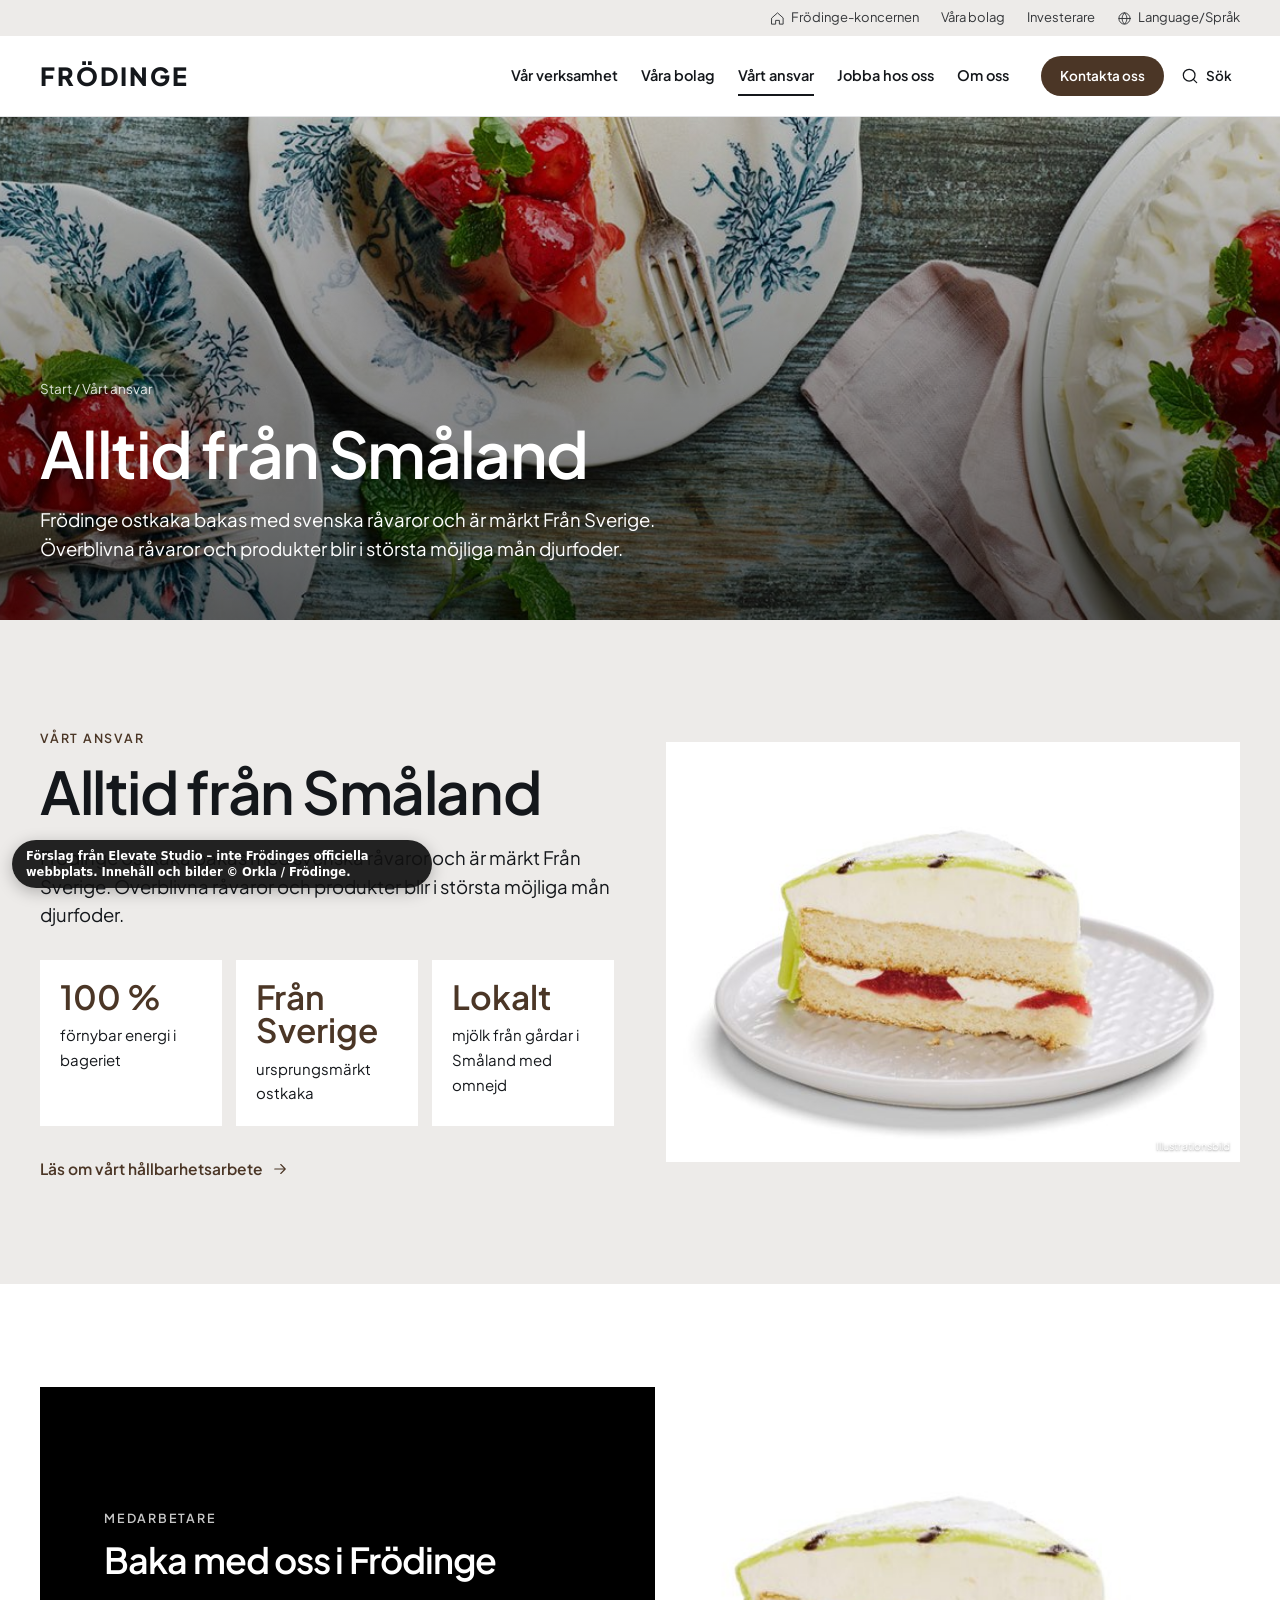
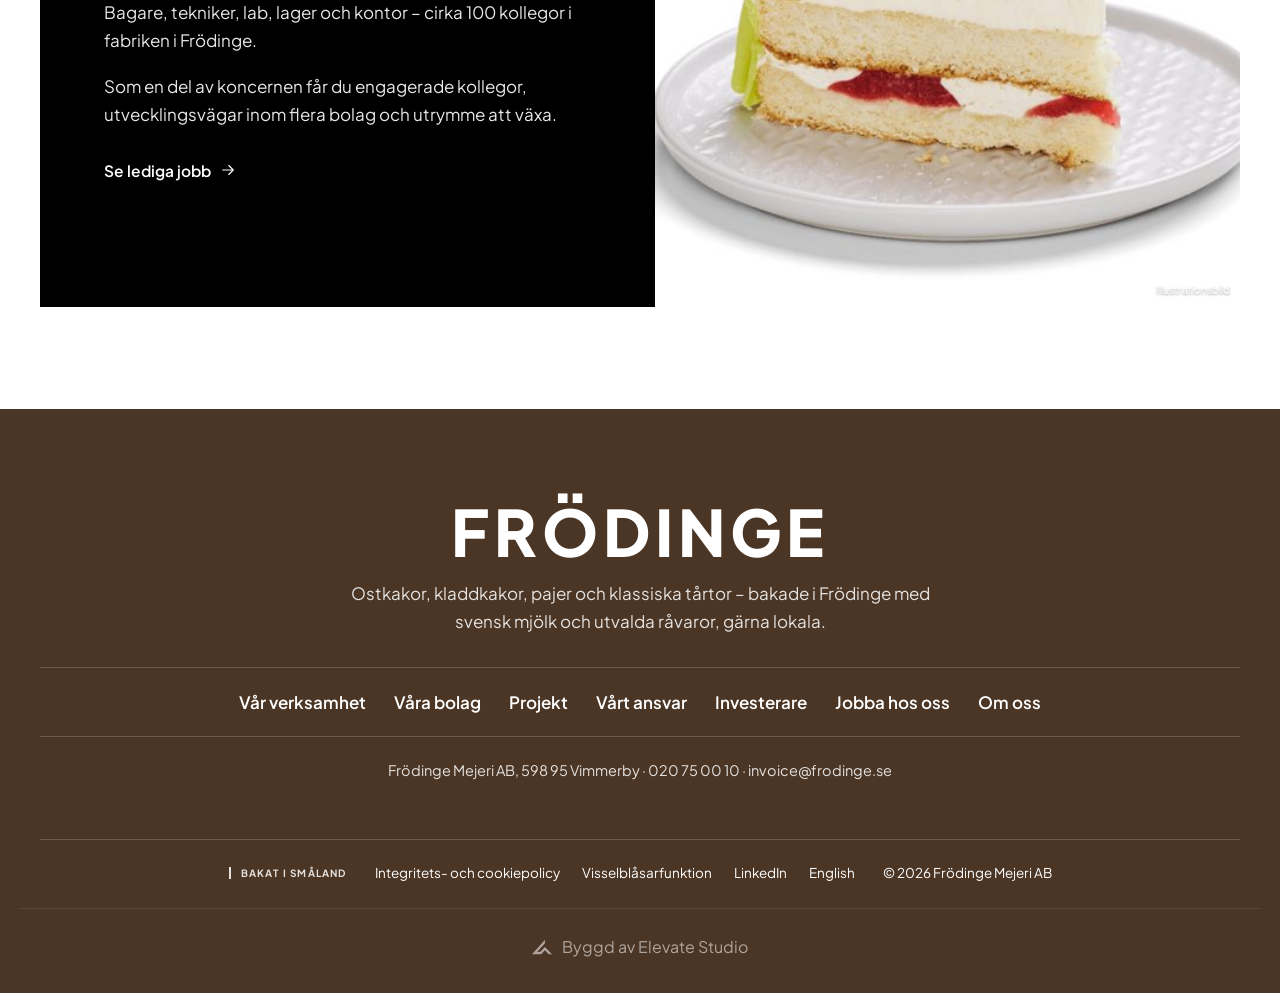
==== hallbarhet.html @ fe9596f0 "Bygg om sajten med koncern-agenten Co-Authored-By: Claude Opus 5.5 <noreply@anthropic.com> Claude-Se" ====
<!doctype html>
<html lang="sv" id="top">
<head>
<meta charset="utf-8">
<meta name="viewport" content="width=device-width,initial-scale=1,viewport-fit=cover">
<title>Vårt ansvar | Frödinge Mejeri AB</title>
<meta name="description" content="Vårt ansvar – Frödinge Mejeri AB.">
<meta name="theme-color" content="#4b3626"><meta name="robots" content="noindex, nofollow">
<meta property="og:title" content="Vårt ansvar | Frödinge Mejeri AB"><meta property="og:description" content="Vårt ansvar – Frödinge Mejeri AB."><meta property="og:image" content="img/fr10.jpg">
<link rel="preconnect" href="https://fonts.googleapis.com"><link rel="preconnect" href="https://fonts.gstatic.com" crossorigin><link rel="stylesheet" href="https://fonts.googleapis.com/css2?family=Plus+Jakarta+Sans:wght@400;500;600;700&display=swap">
<link rel="stylesheet" href="assets/tokens.css?v=592a718e">
<link rel="stylesheet" href="assets/bas.css?v=f351c1c4">
<link rel="icon" href="assets/favicon.svg" type="image/svg+xml">
</head>
<body data-hero="helskarm" data-header="ljus" data-meny="inline" data-ruta="mork" data-kort="overlay" data-knapp="fylld" data-projekt="karusell" data-nyheter="lista" data-sidhero="bild" data-motiv="inget" data-herotext="hoger" data-rubrik="standard" data-kursiv="0">
<div class="demo-rad" role="note">Förslag från Elevate Studio – inte Frödinges officiella webbplats. Innehåll och bilder © Orkla / Frödinge.</div><a class="skip" href="#main">Hoppa till innehållet</a>
<div class="topprad"><div class="wrap"><a href="index.html"><svg class="ik" viewBox="0 0 24 24" fill="none" stroke="currentColor" stroke-width="1.5" stroke-linecap="round" stroke-linejoin="round" aria-hidden="true"><path d="M3 11 12 3l9 8v10h-6v-6H9v6H3z"/></svg><span>Frödinge-koncernen</span></a><a class="t-dold" href="bolag.html">Våra bolag</a><a class="t-dold" href="investerare.html">Investerare</a><a href="#" lang="en"><svg class="ik" viewBox="0 0 24 24" fill="none" stroke="currentColor" stroke-width="1.5" stroke-linecap="round" stroke-linejoin="round" aria-hidden="true"><circle cx="12" cy="12" r="9"/><path d="M3 12h18M12 3c2.5 2.5 3.8 5.5 3.8 9s-1.3 6.5-3.8 9c-2.5-2.5-3.8-5.5-3.8-9S9.5 5.5 12 3z"/></svg><span>Language/Språk</span></a></div></div><header class="head" id="head">
  <div class="wrap">
    <a class="logga" href="index.html" aria-label="Frödinge Mejeri AB, till startsidan"><span class="ord">Frödinge</span><span class="tag">Bakat i Småland</span></a>
    <nav class="nav" aria-label="Huvudmeny"><a href="verksamhet.html">Vår verksamhet</a><a href="bolag.html">Våra bolag</a><a href="hallbarhet.html" aria-current=page>Vårt ansvar</a><a href="karriar.html">Jobba hos oss</a><a href="om-oss.html">Om oss</a></nav>
    <div class="head-verktyg">
      <a class="knapp knapp-primar head-kontakt" href="om-oss.html#kontakt">Kontakta oss</a>
      <a class="sok" href="#" aria-label="Sök"><svg class="ik" viewBox="0 0 24 24" fill="none" stroke="currentColor" stroke-width="1.5" stroke-linecap="round" stroke-linejoin="round" aria-hidden="true"><circle cx="11" cy="11" r="7"/><path d="m20 20-4-4"/></svg><span>Sök</span></a>
      <button class="meny-knapp" id="menyKnapp" type="button" aria-expanded="false" aria-controls="meny" aria-label="Öppna menyn"><span class="ord">Meny</span><span class="streck"><i></i><i></i><i></i></span></button>
    </div>
  </div>
  <nav class="meny" id="meny" aria-label="Meny" hidden>
    <div class="wrap">
      <ul class="meny-huvud"><li><a href="verksamhet.html">Vår verksamhet</a></li><li><a href="bolag.html">Våra bolag</a></li><li><a href="projekt.html">Projekt</a></li><li><a href="hallbarhet.html">Vårt ansvar</a></li><li><a href="investerare.html">Investerare</a></li><li><a href="karriar.html">Jobba hos oss</a></li><li><a href="om-oss.html">Om oss</a></li></ul>
      <div><h4>Våra bolag</h4><ul><li><a href="bolag.html#bolag-0">Frödinge</a></li><li><a href="bolag.html#bolag-1">Frödinge Foodservice</a></li><li><a href="bolag.html#bolag-2">Ostkakeboden</a></li></ul></div>
      <div><h4>Genvägar</h4><ul><li><a href="investerare.html#rapporter">Rapporter</a></li><li><a href="om-oss.html#press">Nyheter och press</a></li><li><a href="karriar.html#jobb">Lediga jobb</a></li><li><a href="om-oss.html#kontakt">Kontakta oss</a></li></ul></div>
    </div>
  </nav>
</header>
<main id="main">
<section class="sidhero" aria-labelledby="h1"><div class="bild-fyll"><img src="img/fr08.jpg" srcset="img/fr08-s.jpg 700w, img/fr08.jpg 1600w" sizes="100vw" alt="Tårta från Frödinge" fetchpriority=high decoding="async"></div>
  <div class="wrap"><nav class="brodsmula" aria-label="Brödsmulor"><a href="index.html">Start</a> / <span aria-current="page">Vårt ansvar</span></nav><h1 id="h1">Alltid från Småland</h1><p class="ingress">Frödinge ostkaka bakas med svenska råvaror och är märkt Från Sverige. Överblivna råvaror och produkter blir i största möjliga mån djurfoder.</p></div></section><section class="sek pa-ton" aria-labelledby="hb-h"><div class="wrap hb">
  <div class="reveal"><span class="etikett">Vårt ansvar</span><h2 id="hb-h" class="hb-stor">Alltid från Småland</h2><p class="ingress" style="margin-top:22px">Frödinge ostkaka bakas med svenska råvaror och är märkt Från Sverige. Överblivna råvaror och produkter blir i största möjliga mån djurfoder.</p><ul class="mal"><li><b>100 %</b><span>förnybar energi i bageriet</span></li><li><b>Från Sverige</b><span>ursprungsmärkt ostkaka</span></li><li><b>Lokalt</b><span>mjölk från gårdar i Småland med omnejd</span></li></ul>
  <div class="knappar"><a class="textlank" href="hallbarhet.html"><span>Läs om vårt hållbarhetsarbete</span><svg class="pil" viewBox="0 0 24 24" fill="none" stroke="currentColor" stroke-width="1.5" stroke-linecap="round" stroke-linejoin="round" aria-hidden="true"><path d="M5 12h14M13 6l6 6-6 6"/></svg></a></div></div>
  <div class="hb-bild reveal"><div class="bild-fyll"><img src="img/fr15.jpg" srcset="img/fr15-s.jpg 700w, img/fr15.jpg 1600w" sizes="(min-width:960px) 50vw, 100vw" alt="Prinsesstårta i genomskärning" loading=lazy decoding="async"></div><span class="figtext">Illustrationsbild</span></div></div></section><section class="sek " aria-labelledby="pa-h"><div class="wrap">
  <div class="panel omvand reveal"><div class="panel-bild"><div class="bild-fyll"><img src="img/fr15.jpg" srcset="img/fr15-s.jpg 700w, img/fr15.jpg 1600w" sizes="(min-width:960px) 50vw, 100vw" alt="Prinsesstårta i genomskärning" loading=lazy decoding="async"></div><span class="figtext">Illustrationsbild</span></div>
  <div class="panel-text"><span class="etikett">Medarbetare</span><h2 id="pa-h">Baka med oss i Frödinge</h2><p>Bagare, tekniker, lab, lager och kontor – cirka 100 kollegor i fabriken i Frödinge.</p><p>Som en del av koncernen får du engagerade kollegor, utvecklingsvägar inom flera bolag och utrymme att växa.</p>
  <div class="knappar"><a class="textlank" href="karriar.html"><span>Se lediga jobb</span><svg class="pil" viewBox="0 0 24 24" fill="none" stroke="currentColor" stroke-width="1.5" stroke-linecap="round" stroke-linejoin="round" aria-hidden="true"><path d="M5 12h14M13 6l6 6-6 6"/></svg></a></div></div></div></div></section>
</main>
<footer class="fot fot-centrerad">
  <div class="wrap">
    <p class="fot-namn">Frödinge</p><p class="fot-mitt-text">Ostkakor, kladdkakor, pajer och klassiska tårtor – bakade i Frödinge med svensk mjölk och utvalda råvaror, gärna lokala.</p>
    <nav class="fot-mitt-nav" aria-label="Sidfot"><a href="verksamhet.html">Vår verksamhet</a><a href="bolag.html">Våra bolag</a><a href="projekt.html">Projekt</a><a href="hallbarhet.html">Vårt ansvar</a><a href="investerare.html">Investerare</a><a href="karriar.html">Jobba hos oss</a><a href="om-oss.html">Om oss</a></nav>
    <p class="fot-mitt-kontakt">Frödinge Mejeri AB, 598 95 Vimmerby · <a href="tel:020750010">020 75 00 10</a> · <a href="mailto:invoice@frodinge.se">invoice@frodinge.se</a></p>
    
    <div class="fot-slut"><span class="fot-tag">Bakat i Småland</span><nav aria-label="Juridiskt"><a href="#">Integritets- och cookiepolicy</a><a href="#">Visselblåsarfunktion</a><a href="#">LinkedIn</a><a href="#" lang=en>English</a></nav><span>© <span data-year>2026</span> Frödinge Mejeri AB</span></div>
  </div>
<!-- elevate-credit -->
<style>.elevate-credit{max-width:1240px;margin:24px auto 0;padding:20px 16px 0;border-top:1px solid rgba(128,128,128,.25);display:flex;justify-content:center;box-sizing:border-box}.elevate-credit a{display:inline-flex;align-items:center;gap:10px;padding:8px 0;font:inherit;font-size:15px;line-height:1;color:inherit;opacity:.55;text-decoration:none;transition:opacity .2s}.elevate-credit a:hover,.elevate-credit a:focus-visible{opacity:1}.elevate-credit svg{width:20px;height:20px;flex:none;display:block}@media(min-width:1024px){.elevate-credit a{font-size:16px}}</style>
<div class="elevate-credit"><a href="https://elevatestudio.nu" target="_blank" rel="noopener"><svg viewBox="0 0 1884.3 1353.9" aria-hidden="true"><path d="M0.0 1353.9 L1218.7 0.0 L1218.7 329.1 L479.7 1136.4 L786.7 1132.4 L1215.5 687.4 L1884.3 1349.9 L1590.1 1349.9 L1218.6 994.7 L865.4 1349.9Z" fill="currentColor"/></svg>Byggd av Elevate Studio</a></div>
</footer>
<script src="assets/sajt.js?v=88ffd835" defer></script>
</body>
</html>
---- assets/tokens.css ----
:root{--font-r:"Plus Jakarta Sans", system-ui, sans-serif;--font-t:"Plus Jakarta Sans", system-ui, sans-serif;--font-logo:"Plus Jakarta Sans", system-ui, sans-serif;--w-r:600;--tr-r:-0.025em;--tt-r:none;--skala-r:1.0;--t-text:17px;--w-siffra:600;--w-logo:800;--tr-logo:0.08em;--tt-logo:uppercase;--tt-nav:none;--tr-nav:0;--tt-btn:none;--tr-btn:0;--c-p:#4b3626;--c-p2:#37271c;--c-p-ink:#ffffff;--c-p-text:#4b3626;--c-a:#c8102e;--c-a-ink:#ffffff;--c-ton:#edebe9;--c-ton2:#d7d3cf;--c-bg:#ffffff;--c-yta:#f3f2f1;--c-ink:#14171b;--c-rubrik:#14171b;--c-mut:#5d6168;--c-line:#e3e4e6;--c-etikett:#4b3626;--c-siffra:#4b3626;--c-dark:#000000;--c-dark-ink:#ffffff;--c-knapp:#4b3626;--c-knapp2:#37271c;--c-knapp-ink:#ffffff;--c-ruta:#000000;--c-ruta-ink:#ffffff;--c-ruta-hover:#0f0f0f;--c-panel:#000000;--c-panel-ink:#ffffff;--c-topp:#edebe9;--c-topp-ink:#14171b;--c-head:#ffffff;--c-head-ink:#14171b;--c-head-fast:#ffffff;--c-head-fast-ink:#14171b;--c-meny:#4b3626;--c-meny-ink:#ffffff;--c-split:#4b3626;--c-split-ink:#ffffff;--c-statement:#ffffff;--c-band:#8a7c72;--c-band2:#c8102e;--c-fot:#4b3626;--c-fot-ink:#ffffff;--c-fot-linje:rgba(255,255,255,.18);--c-fot-knapp:#ffffff;--c-fot-knapp-ink:#14171b;--r-btn:999px;--r-card:0px;--r-img:0px;--r-hero:0px;--maxw:1360px;--head-h:80px}
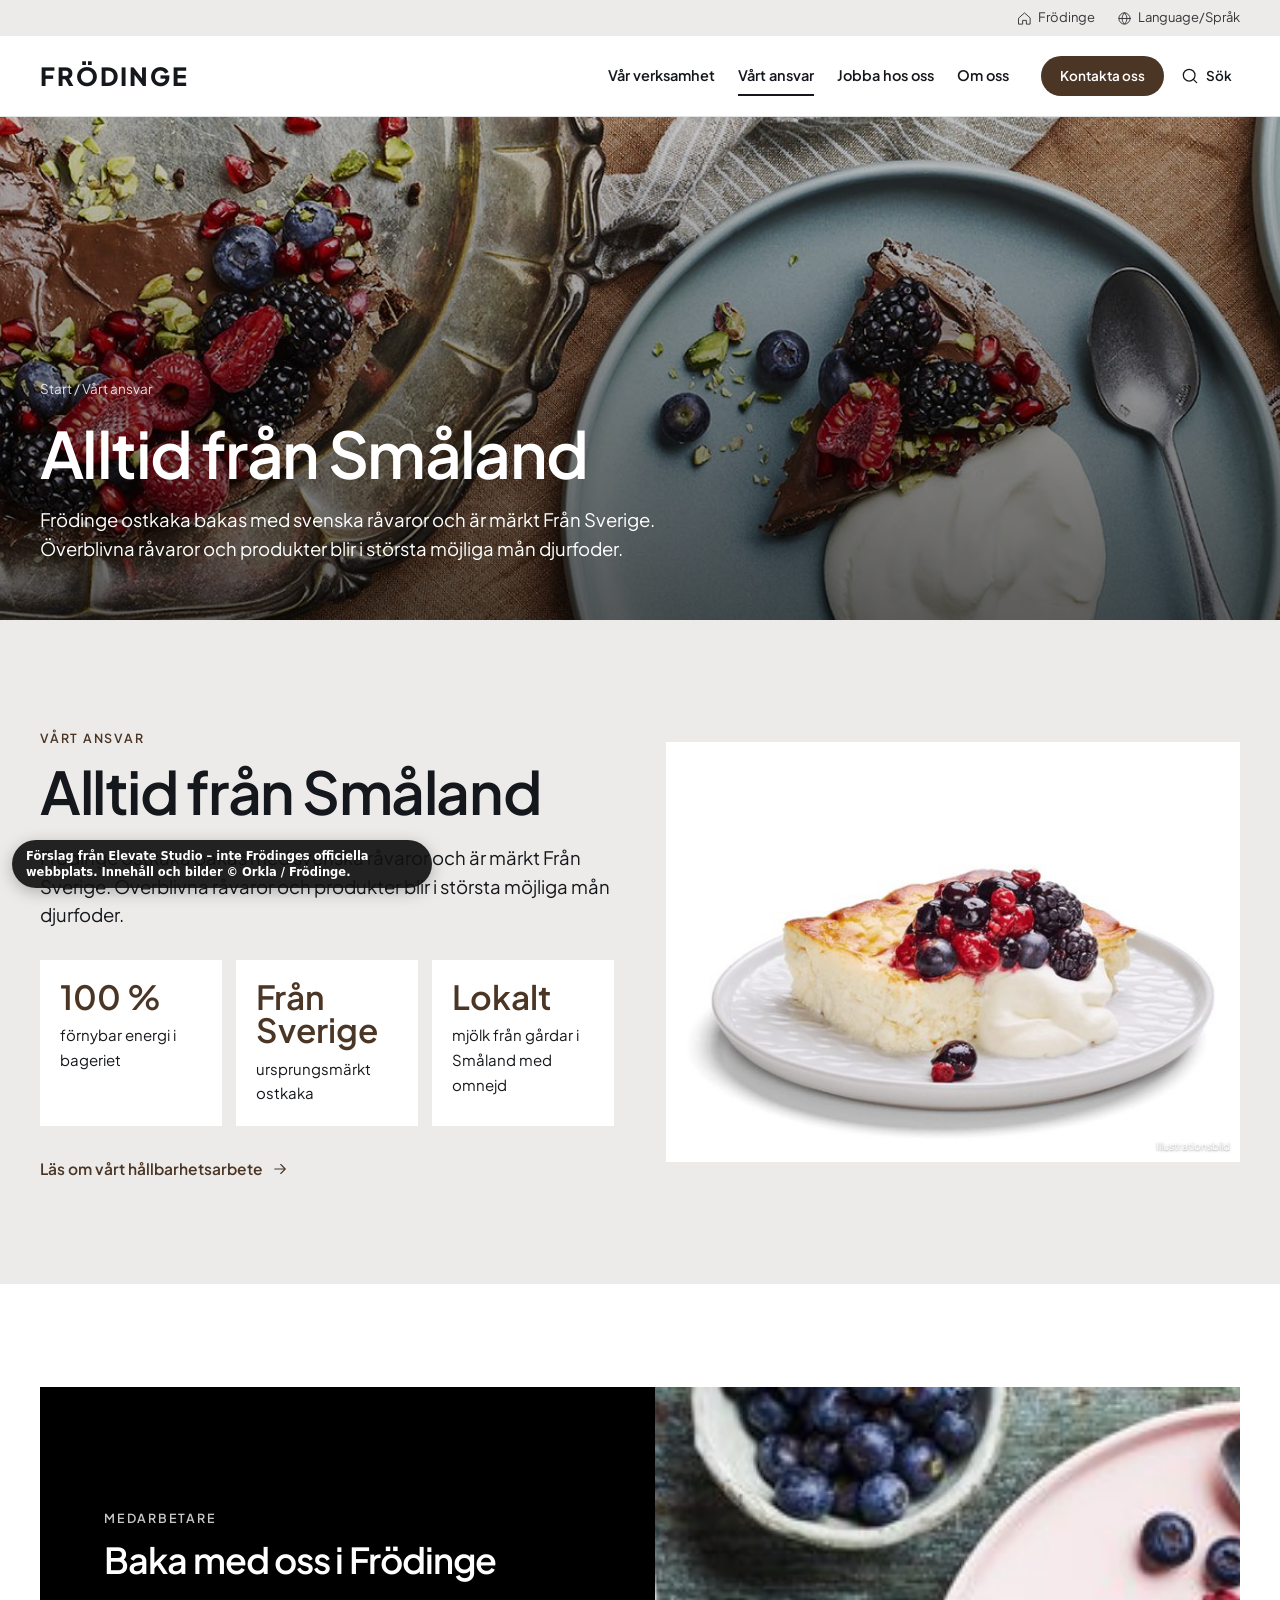
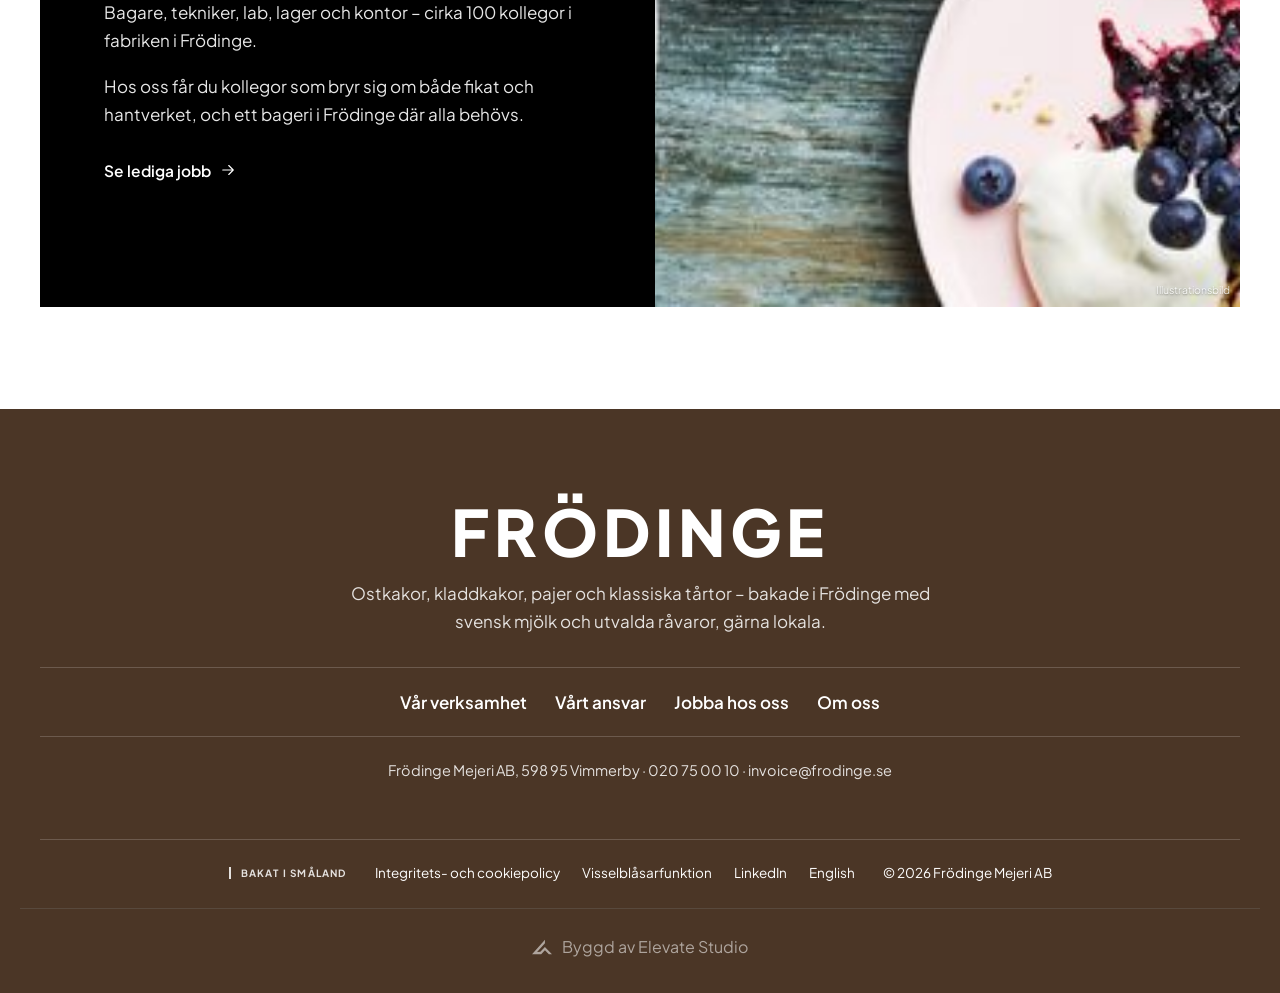
==== commit a04dc58d: "Ta bort koncernsektioner: bolag, projekt och investerare Co-Authored-By: Claude Opus 5.5 <noreply@an" ====
--- a/hallbarhet.html
+++ b/hallbarhet.html
@@ -14,10 +14,10 @@
 </head>
 <body data-hero="helskarm" data-header="ljus" data-meny="inline" data-ruta="mork" data-kort="overlay" data-knapp="fylld" data-projekt="karusell" data-nyheter="lista" data-sidhero="bild" data-motiv="inget" data-herotext="hoger" data-rubrik="standard" data-kursiv="0">
 <div class="demo-rad" role="note">Förslag från Elevate Studio – inte Frödinges officiella webbplats. Innehåll och bilder © Orkla / Frödinge.</div><a class="skip" href="#main">Hoppa till innehållet</a>
-<div class="topprad"><div class="wrap"><a href="index.html"><svg class="ik" viewBox="0 0 24 24" fill="none" stroke="currentColor" stroke-width="1.5" stroke-linecap="round" stroke-linejoin="round" aria-hidden="true"><path d="M3 11 12 3l9 8v10h-6v-6H9v6H3z"/></svg><span>Frödinge-koncernen</span></a><a class="t-dold" href="bolag.html">Våra bolag</a><a class="t-dold" href="investerare.html">Investerare</a><a href="#" lang="en"><svg class="ik" viewBox="0 0 24 24" fill="none" stroke="currentColor" stroke-width="1.5" stroke-linecap="round" stroke-linejoin="round" aria-hidden="true"><circle cx="12" cy="12" r="9"/><path d="M3 12h18M12 3c2.5 2.5 3.8 5.5 3.8 9s-1.3 6.5-3.8 9c-2.5-2.5-3.8-5.5-3.8-9S9.5 5.5 12 3z"/></svg><span>Language/Språk</span></a></div></div><header class="head" id="head">
+<div class="topprad"><div class="wrap"><a href="index.html"><svg class="ik" viewBox="0 0 24 24" fill="none" stroke="currentColor" stroke-width="1.5" stroke-linecap="round" stroke-linejoin="round" aria-hidden="true"><path d="M3 11 12 3l9 8v10h-6v-6H9v6H3z"/></svg><span>Frödinge</span></a><a href="#" lang="en"><svg class="ik" viewBox="0 0 24 24" fill="none" stroke="currentColor" stroke-width="1.5" stroke-linecap="round" stroke-linejoin="round" aria-hidden="true"><circle cx="12" cy="12" r="9"/><path d="M3 12h18M12 3c2.5 2.5 3.8 5.5 3.8 9s-1.3 6.5-3.8 9c-2.5-2.5-3.8-5.5-3.8-9S9.5 5.5 12 3z"/></svg><span>Language/Språk</span></a></div></div><header class="head" id="head">
   <div class="wrap">
     <a class="logga" href="index.html" aria-label="Frödinge Mejeri AB, till startsidan"><span class="ord">Frödinge</span><span class="tag">Bakat i Småland</span></a>
-    <nav class="nav" aria-label="Huvudmeny"><a href="verksamhet.html">Vår verksamhet</a><a href="bolag.html">Våra bolag</a><a href="hallbarhet.html" aria-current=page>Vårt ansvar</a><a href="karriar.html">Jobba hos oss</a><a href="om-oss.html">Om oss</a></nav>
+    <nav class="nav" aria-label="Huvudmeny"><a href="verksamhet.html">Vår verksamhet</a><a href="hallbarhet.html" aria-current=page>Vårt ansvar</a><a href="karriar.html">Jobba hos oss</a><a href="om-oss.html">Om oss</a></nav>
     <div class="head-verktyg">
       <a class="knapp knapp-primar head-kontakt" href="om-oss.html#kontakt">Kontakta oss</a>
       <a class="sok" href="#" aria-label="Sök"><svg class="ik" viewBox="0 0 24 24" fill="none" stroke="currentColor" stroke-width="1.5" stroke-linecap="round" stroke-linejoin="round" aria-hidden="true"><circle cx="11" cy="11" r="7"/><path d="m20 20-4-4"/></svg><span>Sök</span></a>
@@ -26,26 +26,26 @@
   </div>
   <nav class="meny" id="meny" aria-label="Meny" hidden>
     <div class="wrap">
-      <ul class="meny-huvud"><li><a href="verksamhet.html">Vår verksamhet</a></li><li><a href="bolag.html">Våra bolag</a></li><li><a href="projekt.html">Projekt</a></li><li><a href="hallbarhet.html">Vårt ansvar</a></li><li><a href="investerare.html">Investerare</a></li><li><a href="karriar.html">Jobba hos oss</a></li><li><a href="om-oss.html">Om oss</a></li></ul>
-      <div><h4>Våra bolag</h4><ul><li><a href="bolag.html#bolag-0">Frödinge</a></li><li><a href="bolag.html#bolag-1">Frödinge Foodservice</a></li><li><a href="bolag.html#bolag-2">Ostkakeboden</a></li></ul></div>
-      <div><h4>Genvägar</h4><ul><li><a href="investerare.html#rapporter">Rapporter</a></li><li><a href="om-oss.html#press">Nyheter och press</a></li><li><a href="karriar.html#jobb">Lediga jobb</a></li><li><a href="om-oss.html#kontakt">Kontakta oss</a></li></ul></div>
+      <ul class="meny-huvud"><li><a href="verksamhet.html">Vår verksamhet</a></li><li><a href="hallbarhet.html">Vårt ansvar</a></li><li><a href="karriar.html">Jobba hos oss</a></li><li><a href="om-oss.html">Om oss</a></li></ul>
+      
+      <div><h4>Genvägar</h4><ul><li><a href="om-oss.html#press">Nyheter och press</a></li><li><a href="karriar.html#jobb">Lediga jobb</a></li><li><a href="om-oss.html#kontakt">Kontakta oss</a></li></ul></div>
     </div>
   </nav>
 </header>
 <main id="main">
-<section class="sidhero" aria-labelledby="h1"><div class="bild-fyll"><img src="img/fr08.jpg" srcset="img/fr08-s.jpg 700w, img/fr08.jpg 1600w" sizes="100vw" alt="Tårta från Frödinge" fetchpriority=high decoding="async"></div>
+<section class="sidhero" aria-labelledby="h1"><div class="bild-fyll"><img src="img/fr06.jpg" srcset="img/fr06-s.jpg 700w, img/fr06.jpg 1600w" sizes="100vw" alt="Kladdkaka med grädde" fetchpriority=high decoding="async"></div>
   <div class="wrap"><nav class="brodsmula" aria-label="Brödsmulor"><a href="index.html">Start</a> / <span aria-current="page">Vårt ansvar</span></nav><h1 id="h1">Alltid från Småland</h1><p class="ingress">Frödinge ostkaka bakas med svenska råvaror och är märkt Från Sverige. Överblivna råvaror och produkter blir i största möjliga mån djurfoder.</p></div></section><section class="sek pa-ton" aria-labelledby="hb-h"><div class="wrap hb">
   <div class="reveal"><span class="etikett">Vårt ansvar</span><h2 id="hb-h" class="hb-stor">Alltid från Småland</h2><p class="ingress" style="margin-top:22px">Frödinge ostkaka bakas med svenska råvaror och är märkt Från Sverige. Överblivna råvaror och produkter blir i största möjliga mån djurfoder.</p><ul class="mal"><li><b>100 %</b><span>förnybar energi i bageriet</span></li><li><b>Från Sverige</b><span>ursprungsmärkt ostkaka</span></li><li><b>Lokalt</b><span>mjölk från gårdar i Småland med omnejd</span></li></ul>
   <div class="knappar"><a class="textlank" href="hallbarhet.html"><span>Läs om vårt hållbarhetsarbete</span><svg class="pil" viewBox="0 0 24 24" fill="none" stroke="currentColor" stroke-width="1.5" stroke-linecap="round" stroke-linejoin="round" aria-hidden="true"><path d="M5 12h14M13 6l6 6-6 6"/></svg></a></div></div>
-  <div class="hb-bild reveal"><div class="bild-fyll"><img src="img/fr15.jpg" srcset="img/fr15-s.jpg 700w, img/fr15.jpg 1600w" sizes="(min-width:960px) 50vw, 100vw" alt="Prinsesstårta i genomskärning" loading=lazy decoding="async"></div><span class="figtext">Illustrationsbild</span></div></div></section><section class="sek " aria-labelledby="pa-h"><div class="wrap">
-  <div class="panel omvand reveal"><div class="panel-bild"><div class="bild-fyll"><img src="img/fr15.jpg" srcset="img/fr15-s.jpg 700w, img/fr15.jpg 1600w" sizes="(min-width:960px) 50vw, 100vw" alt="Prinsesstårta i genomskärning" loading=lazy decoding="async"></div><span class="figtext">Illustrationsbild</span></div>
-  <div class="panel-text"><span class="etikett">Medarbetare</span><h2 id="pa-h">Baka med oss i Frödinge</h2><p>Bagare, tekniker, lab, lager och kontor – cirka 100 kollegor i fabriken i Frödinge.</p><p>Som en del av koncernen får du engagerade kollegor, utvecklingsvägar inom flera bolag och utrymme att växa.</p>
+  <div class="hb-bild reveal"><div class="bild-fyll"><img src="img/fr12.jpg" srcset="img/fr12-s.jpg 700w, img/fr12.jpg 1600w" sizes="(min-width:960px) 50vw, 100vw" alt="Ostkaka med bär" loading=lazy decoding="async"></div><span class="figtext">Illustrationsbild</span></div></div></section><section class="sek " aria-labelledby="pa-h"><div class="wrap">
+  <div class="panel omvand reveal"><div class="panel-bild"><div class="bild-fyll"><img src="img/fr09.jpg" srcset="img/fr09-s.jpg 700w, img/fr09.jpg 1600w" sizes="(min-width:960px) 50vw, 100vw" alt="Pajer från Frödinge" loading=lazy decoding="async"></div><span class="figtext">Illustrationsbild</span></div>
+  <div class="panel-text"><span class="etikett">Medarbetare</span><h2 id="pa-h">Baka med oss i Frödinge</h2><p>Bagare, tekniker, lab, lager och kontor – cirka 100 kollegor i fabriken i Frödinge.</p><p>Hos oss får du kollegor som bryr sig om både fikat och hantverket, och ett bageri i Frödinge där alla behövs.</p>
   <div class="knappar"><a class="textlank" href="karriar.html"><span>Se lediga jobb</span><svg class="pil" viewBox="0 0 24 24" fill="none" stroke="currentColor" stroke-width="1.5" stroke-linecap="round" stroke-linejoin="round" aria-hidden="true"><path d="M5 12h14M13 6l6 6-6 6"/></svg></a></div></div></div></div></section>
 </main>
 <footer class="fot fot-centrerad">
   <div class="wrap">
     <p class="fot-namn">Frödinge</p><p class="fot-mitt-text">Ostkakor, kladdkakor, pajer och klassiska tårtor – bakade i Frödinge med svensk mjölk och utvalda råvaror, gärna lokala.</p>
-    <nav class="fot-mitt-nav" aria-label="Sidfot"><a href="verksamhet.html">Vår verksamhet</a><a href="bolag.html">Våra bolag</a><a href="projekt.html">Projekt</a><a href="hallbarhet.html">Vårt ansvar</a><a href="investerare.html">Investerare</a><a href="karriar.html">Jobba hos oss</a><a href="om-oss.html">Om oss</a></nav>
+    <nav class="fot-mitt-nav" aria-label="Sidfot"><a href="verksamhet.html">Vår verksamhet</a><a href="hallbarhet.html">Vårt ansvar</a><a href="karriar.html">Jobba hos oss</a><a href="om-oss.html">Om oss</a></nav>
     <p class="fot-mitt-kontakt">Frödinge Mejeri AB, 598 95 Vimmerby · <a href="tel:020750010">020 75 00 10</a> · <a href="mailto:invoice@frodinge.se">invoice@frodinge.se</a></p>
     
     <div class="fot-slut"><span class="fot-tag">Bakat i Småland</span><nav aria-label="Juridiskt"><a href="#">Integritets- och cookiepolicy</a><a href="#">Visselblåsarfunktion</a><a href="#">LinkedIn</a><a href="#" lang=en>English</a></nav><span>© <span data-year>2026</span> Frödinge Mejeri AB</span></div>
